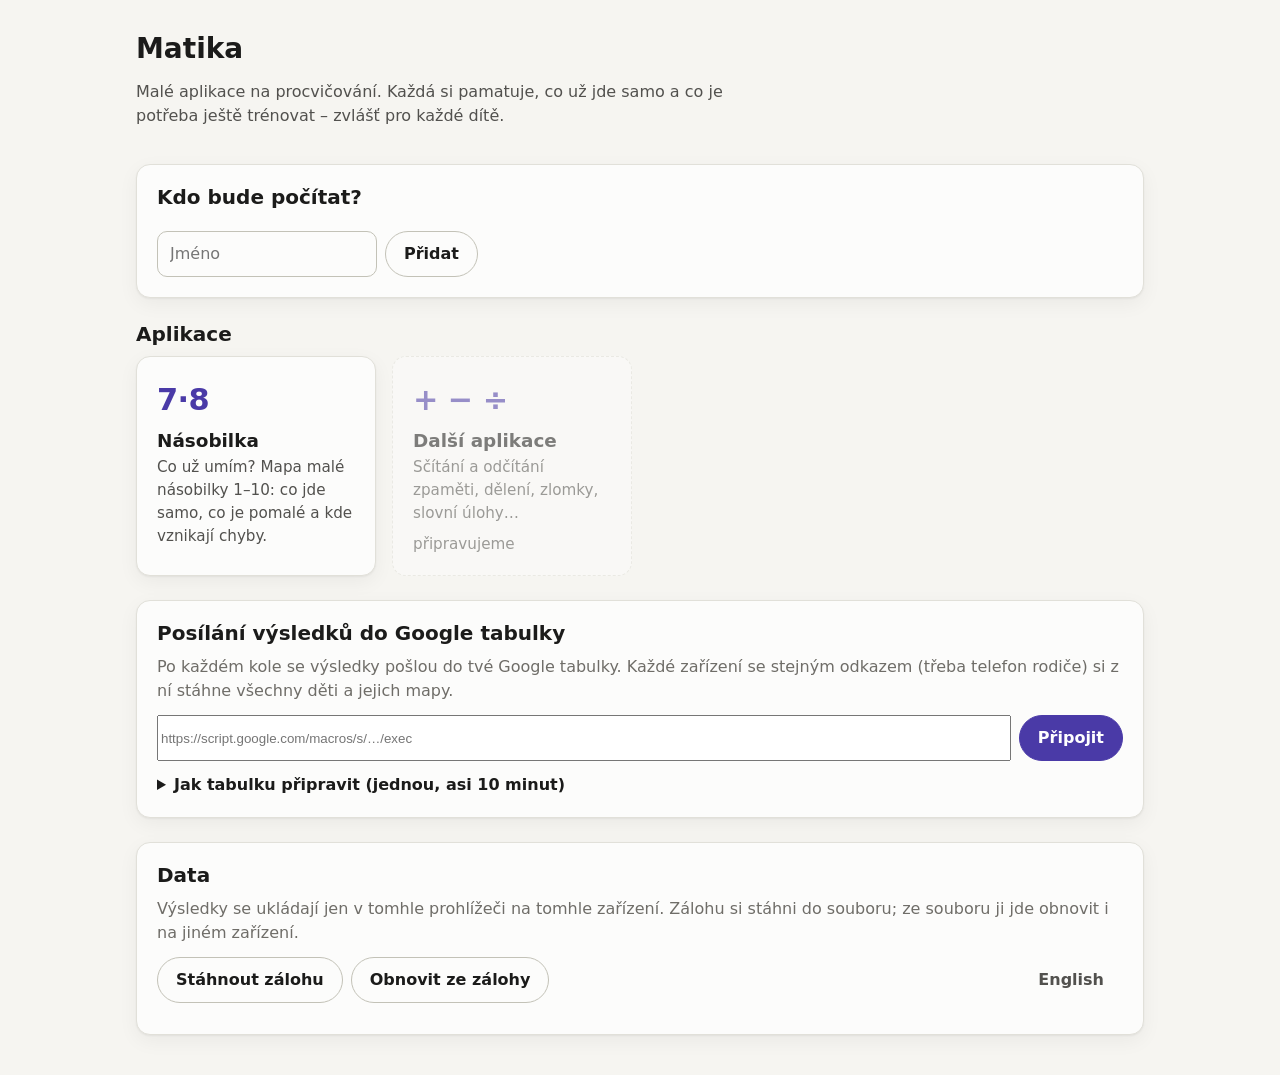
==== nasobilka/index.html @ 73c54345 "Matika: times-table diagnostic app, installable PWA, Google Sheet sync Co-Authored-By: Claude Opus 5" ====
<!doctype html>
<html lang="cs">
<head>
<meta charset="utf-8">
<meta name="viewport" content="width=device-width, initial-scale=1, viewport-fit=cover">
<title>Násobilka</title>
<link rel="stylesheet" href="../shared/core.css">
<link rel="manifest" href="../manifest.webmanifest">
<meta name="theme-color" content="#4a3aa7">
<link rel="icon" href="../icons/icon-192.png">
<link rel="apple-touch-icon" href="../icons/icon-192.png">
<style>
  main.wrap { padding-top: 24px; }

  /* ---- start ---- */
  .start { max-width: 640px; margin: 0 auto; }
  .start h1 { font-size: 2rem; }
  .start .lead { color: var(--ink-2); }
  .start .block { margin: 22px 0; }
  .start .block h3 { margin-bottom: 10px; }
  .meter { height: 12px; border-radius: 999px; background: var(--none); display: flex; overflow: hidden; gap: 2px; margin: 8px 0 6px; }
  .meter span { display: block; height: 100%; }
  .meter .good { background: var(--good); }
  .meter .warn { background: var(--warn); }
  .meter .bad { background: var(--bad); }
  .meter-legend { display: flex; flex-wrap: wrap; gap: 4px 16px; font-size: .9rem; color: var(--ink-2); }
  .go { margin-top: 28px; }

  /* ---- practice ---- */
  .practice { max-width: 440px; margin: 0 auto; display: flex; flex-direction: column; align-items: center; }
  .ptop { width: 100%; display: flex; align-items: center; gap: 12px; }
  .pbar { flex: 1; height: 8px; border-radius: 999px; background: var(--surface-2); overflow: hidden; }
  .pbar div { height: 100%; background: var(--accent); border-radius: 999px; transition: width .25s; }
  .pcount { font-size: .9rem; color: var(--muted); font-variant-numeric: tabular-nums; min-width: 4.5ch; text-align: right; }
  .problem {
    display: flex; align-items: baseline; justify-content: center; gap: .3em;
    font-size: clamp(3rem, 16vw, 5rem); font-weight: 700; font-variant-numeric: tabular-nums;
    margin: 36px 0 8px; letter-spacing: -.01em;
  }
  .problem .op, .problem .eq { color: var(--muted); font-weight: 500; }
  .answer {
    min-width: 2.3ch; text-align: center; border-bottom: 5px solid var(--line-strong);
    color: var(--accent); transition: color .15s, border-color .15s;
  }
  .answer:empty::before { content: "\00a0"; }
  .answer.ok { color: var(--good-ink); border-color: var(--good); }
  .answer.wrong { color: var(--bad-ink); border-color: var(--bad); text-decoration: line-through; text-decoration-thickness: 4px; }
  .answer.copy { border-color: var(--warn); }
  .hint { min-height: 3.2em; text-align: center; font-size: 1.15rem; color: var(--ink-2); margin: 4px 0 12px; }
  .hint strong { color: var(--ink); font-size: 1.4rem; }
  .keypad { display: grid; grid-template-columns: repeat(3, 1fr); gap: 10px; width: 100%; max-width: 340px; }
  .keypad button {
    font: inherit; font-size: 1.9rem; font-weight: 600; height: 68px; border-radius: 16px;
    border: 1px solid var(--line-strong); background: var(--surface); color: var(--ink);
    cursor: pointer; touch-action: manipulation; user-select: none; -webkit-user-select: none;
  }
  .keypad button:active { background: var(--surface-2); transform: scale(.97); }
  .keypad .k-ok { background: var(--accent); border-color: var(--accent); color: var(--on-accent); font-size: 1.4rem; }
  .keypad .k-del { font-size: 1.5rem; color: var(--ink-2); }
  @keyframes shake { 0%, 100% { transform: translateX(0); } 25% { transform: translateX(-8px); } 75% { transform: translateX(8px); } }
  .shake { animation: shake .25s 2; }

  /* ---- summary ---- */
  .summary { max-width: 640px; margin: 0 auto; }
  .summary .score { font-size: 1.3rem; }
  .fact-chips { display: flex; flex-wrap: wrap; gap: 6px; margin: 8px 0 20px; }
  .fact { padding: 4px 12px; border-radius: 999px; font-weight: 600; font-variant-numeric: tabular-nums; }
  .fact.good { background: var(--good); color: var(--on-good); }
  .fact.bad { background: var(--bad); color: var(--on-bad); }

  /* ---- map ---- */
  .tiles { display: grid; grid-template-columns: repeat(4, 1fr); gap: 12px; margin-bottom: 20px; }
  .tile { padding: 14px 16px; }
  .tile .v { font-size: 1.9rem; font-weight: 700; line-height: 1.1; }
  .tile .l { font-size: .9rem; color: var(--ink-2); display: flex; align-items: center; gap: 6px; }
  .map-grid { display: grid; grid-template-columns: minmax(0, 1.25fr) minmax(0, 1fr); gap: 20px; align-items: start; }
  .hm { display: grid; grid-template-columns: repeat(11, minmax(0, 1fr)); gap: 3px; }
  .hm .h { display: flex; align-items: center; justify-content: center; font-weight: 700; color: var(--ink-2); font-size: .95rem; }
  .hm .corner { color: var(--muted); font-weight: 500; }
  .cell {
    aspect-ratio: 1; border: 0; border-radius: 6px; padding: 0; cursor: pointer;
    font: inherit; font-size: clamp(.62rem, 1.6vw, .85rem); font-weight: 600; font-variant-numeric: tabular-nums;
    position: relative; touch-action: manipulation;
  }
  .cell.good { background: var(--good); color: var(--on-good); }
  .cell.warn { background: var(--warn); color: var(--on-warn); }
  .cell.bad { background: var(--bad); color: var(--on-bad); }
  .cell.none { background: var(--none); color: var(--on-none); }
  /* only one attempt so far: hatched, to be confirmed */
  .cell.prov { background-image: repeating-linear-gradient(45deg, transparent 0 5px, rgba(255, 255, 255, .3) 5px 7px); }
  .cell.sel { outline: 3px solid var(--ink); outline-offset: 1px; z-index: 1; }
  .cell:focus-visible { outline: 3px solid var(--accent); outline-offset: 1px; z-index: 2; }
  .legend { display: flex; flex-wrap: wrap; gap: 6px 16px; font-size: .9rem; color: var(--ink-2); margin: 12px 0 0; }
  .legend .sw.prov { background: var(--good) repeating-linear-gradient(45deg, transparent 0 3px, rgba(255, 255, 255, .5) 3px 5px); }
  .axis-note { font-size: .85rem; color: var(--muted); margin-top: 8px; }

  .detail h3 { font-size: 1.6rem; font-variant-numeric: tabular-nums; margin-bottom: 6px; }
  .badge { display: inline-flex; align-items: center; gap: 6px; font-weight: 600; font-size: .95rem; }
  .detail table { width: 100%; border-collapse: collapse; font-size: .95rem; margin: 10px 0 14px; font-variant-numeric: tabular-nums; }
  .detail th { text-align: left; font-weight: 600; color: var(--muted); font-size: .8rem; text-transform: uppercase; letter-spacing: .04em; padding: 4px 6px; border-bottom: 1px solid var(--line); }
  .detail td { padding: 6px; border-bottom: 1px solid var(--line); }
  .detail td.ok { color: var(--good-ink); font-weight: 700; }
  .detail td.no { color: var(--bad-ink); font-weight: 700; }
  .detail .kv { margin: 4px 0; color: var(--ink-2); }
  .detail .kv b { color: var(--ink); }

  .tip {
    position: fixed; z-index: 10; pointer-events: none; background: var(--ink); color: var(--bg);
    padding: 8px 10px; border-radius: 8px; font-size: .85rem; line-height: 1.35; max-width: 220px;
    font-variant-numeric: tabular-nums;
  }

  .history { margin-top: 20px; }
  .history svg { width: 100%; height: auto; display: block; overflow: visible; }
  .history .grid-line { stroke: var(--line); stroke-width: 1; }
  .history .axis-t { fill: var(--muted); font-size: 11px; font-variant-numeric: tabular-nums; }
  .history .seg-good { fill: var(--good); }
  .history .seg-warn { fill: var(--warn); }
  .history .seg-bad { fill: var(--bad); }
  .history .seg-none { fill: var(--none); }
  .history .hit { fill: transparent; cursor: default; }
  .history .hit:hover { fill: var(--ink); fill-opacity: .06; }
  .rules { margin-top: 20px; }
  .rules ul { margin: 0; padding-left: 1.2em; color: var(--ink-2); }
  .rules li { margin: 4px 0; }

  /* ---- settings ---- */
  .settings { max-width: 640px; margin: 0 auto; }
  .settings .card { margin-bottom: 16px; }
  .inline { display: flex; gap: 10px; align-items: center; flex-wrap: wrap; }

  @media (max-width: 760px) {
    .map-grid { grid-template-columns: 1fr; }
    .tiles { grid-template-columns: repeat(2, 1fr); }
    .hm { gap: 2px; }
    .problem { margin-top: 24px; }
  }
</style>
</head>
<body>
<header class="topbar" id="topbar">
  <a class="back" href="../index.html" data-i18n="back"></a>
  <span class="who" id="who"></span>
  <nav class="tabs" role="tablist">
    <button role="tab" data-view="start" data-i18n="tab.practice"></button>
    <button role="tab" data-view="map" data-i18n="tab.map"></button>
    <button role="tab" data-view="settings" data-i18n="tab.settings"></button>
  </nav>
</header>

<main class="wrap">
  <section class="view start" id="view-start" hidden></section>

  <section class="view practice" id="view-practice" hidden>
    <div class="ptop">
      <div class="pbar"><div id="pfill"></div></div>
      <span class="pcount" id="pcount"></span>
      <button class="btn ghost" id="quit" data-i18n="practice.quit"></button>
    </div>
    <div class="problem" aria-live="polite">
      <span id="qa"></span><span class="op" id="op"></span><span id="qb"></span><span class="eq">=</span><span class="answer" id="answer"></span>
    </div>
    <p class="hint" id="hint"></p>
    <div class="keypad" id="keypad">
      <button data-k="1">1</button><button data-k="2">2</button><button data-k="3">3</button>
      <button data-k="4">4</button><button data-k="5">5</button><button data-k="6">6</button>
      <button data-k="7">7</button><button data-k="8">8</button><button data-k="9">9</button>
      <button data-k="del" class="k-del" aria-label="⌫">⌫</button><button data-k="0">0</button><button data-k="ok" class="k-ok">OK</button>
    </div>
  </section>

  <section class="view summary" id="view-summary" hidden></section>
  <section class="view" id="view-map" hidden></section>
  <section class="view settings" id="view-settings" hidden></section>
</main>

<div class="tip" id="tip" hidden></div>

<script src="../shared/core.js"></script>
<script src="nasobilka.js"></script>
</body>
</html>
---- shared/core.css ----
/* Shared look for the Matika app collection. Colours are tokens; dark mode redefines them. */

:root {
  color-scheme: light;
  --bg: #f6f5f1;
  --surface: #fcfcfb;
  --surface-2: #efeee9;
  --ink: #1b1b1a;
  --ink-2: #52514e;
  --muted: #6f6d68;
  --line: #e1e0d9;
  --line-strong: #c3c2b7;
  --accent: #4a3aa7;
  --accent-soft: #e8e5f8;
  --on-accent: #ffffff;
  /* status: good / warning / critical + "not tried yet" */
  --good: #0ca30c;
  --warn: #fab219;
  --bad: #d03b3b;
  --none: #e7e6e0;
  --on-good: #0b0b0b;
  --on-warn: #0b0b0b;
  --on-bad: #ffffff;
  --on-none: #898781;
  --good-ink: #006300;
  --bad-ink: #b3261e;
  --radius: 14px;
  --shadow: 0 1px 2px rgba(0, 0, 0, .05), 0 6px 20px rgba(0, 0, 0, .05);
  --font: system-ui, -apple-system, "Segoe UI", Roboto, sans-serif;
}

@media (prefers-color-scheme: dark) {
  :root:not([data-theme="light"]) {
    color-scheme: dark;
    --bg: #0d0d0d;
    --surface: #1a1a19;
    --surface-2: #252523;
    --ink: #ffffff;
    --ink-2: #c3c2b7;
    --muted: #a3a29b;
    --line: #2c2c2a;
    --line-strong: #45443f;
    --accent: #9085e9;
    --accent-soft: #2a2645;
    --on-accent: #0d0d0d;
    --none: #33332f;
    --on-none: #898781;
    --good-ink: #0ca30c;
    --bad-ink: #e66767;
    --shadow: none;
  }
}
:root[data-theme="dark"] {
  color-scheme: dark;
  --bg: #0d0d0d;
  --surface: #1a1a19;
  --surface-2: #252523;
  --ink: #ffffff;
  --ink-2: #c3c2b7;
  --muted: #a3a29b;
  --line: #2c2c2a;
  --line-strong: #45443f;
  --accent: #9085e9;
  --accent-soft: #2a2645;
  --on-accent: #0d0d0d;
  --none: #33332f;
  --on-none: #898781;
  --good-ink: #0ca30c;
  --bad-ink: #e66767;
  --shadow: none;
}

* { box-sizing: border-box; }
html { -webkit-text-size-adjust: 100%; }
body {
  margin: 0;
  background: var(--bg);
  color: var(--ink);
  font: 16px/1.5 var(--font);
  -webkit-tap-highlight-color: transparent;
  overscroll-behavior: none;   /* no pull-to-refresh mid-round on Android */
}
h1, h2, h3 { line-height: 1.2; margin: 0 0 .5em; }
h1 { font-size: 1.75rem; }
h2 { font-size: 1.25rem; }
h3 { font-size: 1rem; }
p { margin: 0 0 .75em; }
a { color: var(--accent); }
[hidden] { display: none !important; }

.wrap { max-width: 1040px; margin: 0 auto; padding: 16px; }
.muted { color: var(--muted); }
.small { font-size: .875rem; }

.card {
  background: var(--surface);
  border: 1px solid var(--line);
  border-radius: var(--radius);
  box-shadow: var(--shadow);
  padding: 20px;
}

/* ---- buttons & chips ---- */
.btn {
  font: inherit;
  font-weight: 600;
  border: 1px solid var(--line-strong);
  background: var(--surface);
  color: var(--ink);
  border-radius: 999px;
  padding: 10px 18px;
  cursor: pointer;
  touch-action: manipulation;
}
.btn:hover { background: var(--surface-2); }
.btn:focus-visible, .chip:focus-visible { outline: 3px solid var(--accent); outline-offset: 2px; }
.btn.primary { background: var(--accent); border-color: var(--accent); color: var(--on-accent); }
.btn.primary:hover { filter: brightness(1.08); }
.btn.big { font-size: 1.25rem; padding: 14px 36px; }
.btn.ghost { border-color: transparent; background: transparent; color: var(--ink-2); }
.btn.danger { color: var(--bad-ink); }

.chips { display: flex; flex-wrap: wrap; gap: 8px; }
.chip {
  font: inherit;
  min-width: 44px;
  min-height: 44px;
  padding: 8px 14px;
  border-radius: 999px;
  border: 1px solid var(--line-strong);
  background: var(--surface);
  color: var(--ink);
  cursor: pointer;
  touch-action: manipulation;
}
.chip[aria-pressed="true"] { background: var(--accent); border-color: var(--accent); color: var(--on-accent); font-weight: 600; }

/* ---- top bar ---- */
.topbar {
  display: flex;
  align-items: center;
  gap: 12px;
  flex-wrap: wrap;
  padding: 10px 16px;
  background: var(--surface);
  border-bottom: 1px solid var(--line);
}
.topbar .who { font-weight: 600; margin-right: auto; }
.topbar a.back { text-decoration: none; font-weight: 600; }
.tabs { display: flex; gap: 4px; }
.tabs button {
  font: inherit;
  border: 0;
  background: none;
  color: var(--ink-2);
  padding: 8px 14px;
  border-radius: 999px;
  cursor: pointer;
}
.tabs button[aria-selected="true"] { background: var(--accent-soft); color: var(--ink); font-weight: 600; }

/* ---- status swatches (legend, tiles) ---- */
.sw { display: inline-block; width: 14px; height: 14px; border-radius: 4px; vertical-align: -2px; }
.sw.good { background: var(--good); }
.sw.warn { background: var(--warn); }
.sw.bad { background: var(--bad); }
.sw.none { background: var(--none); border: 1px solid var(--line-strong); }

.field { display: grid; gap: 6px; margin-bottom: 16px; }
.field label { font-weight: 600; }
input[type="number"], input[type="text"] {
  font: inherit;
  padding: 10px 12px;
  border: 1px solid var(--line-strong);
  border-radius: 10px;
  background: var(--surface);
  color: var(--ink);
  max-width: 220px;
}
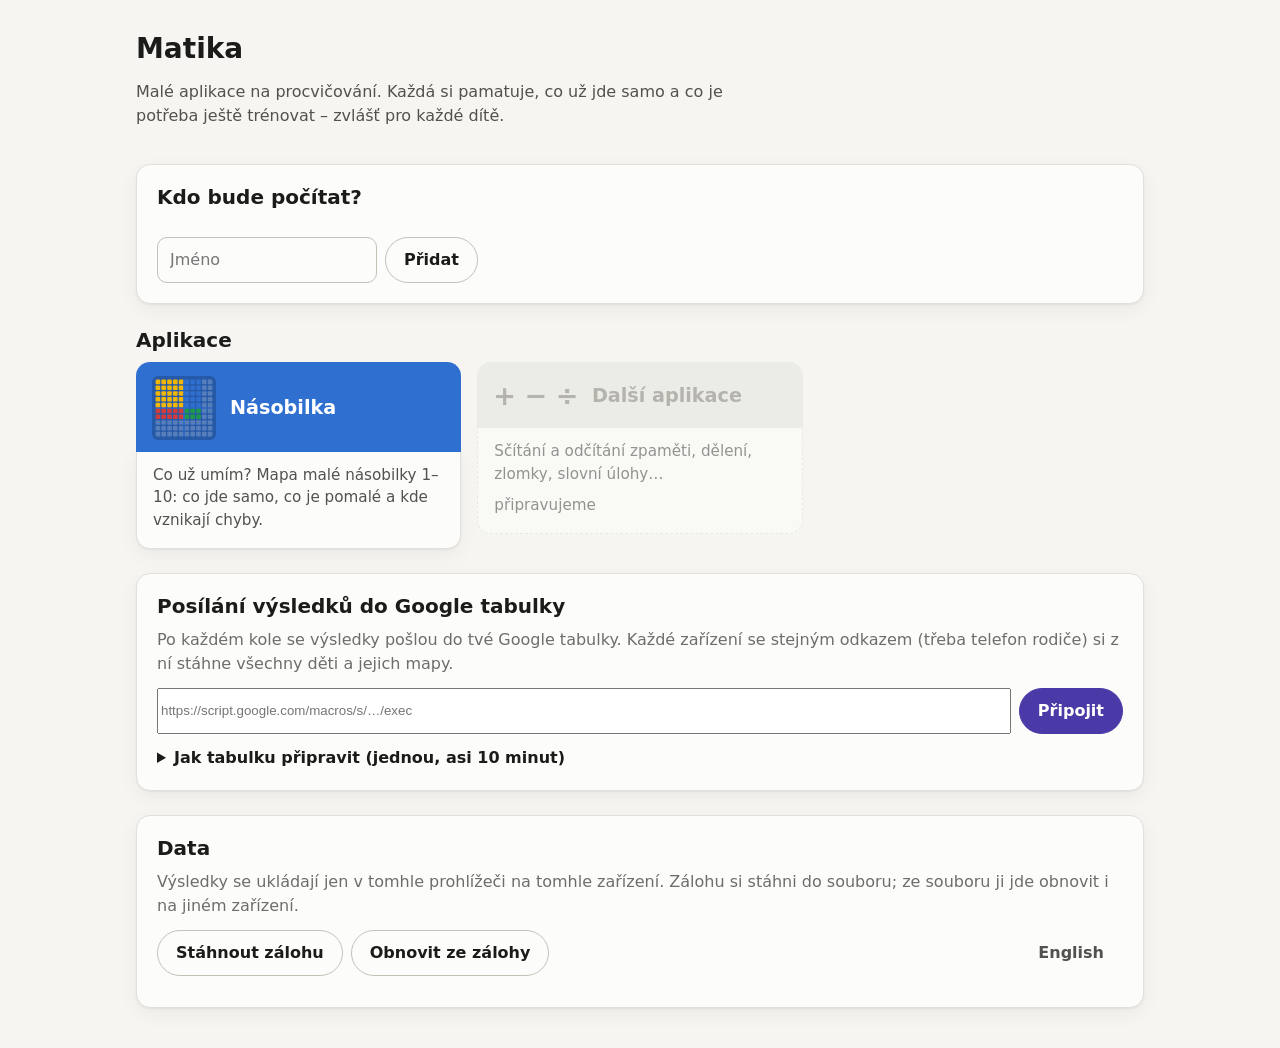
==== commit 93340f94: "Hub: per-child statistics, flat coloured tiles, new icons and link preview; times tables: rectangle " ====
--- a/nasobilka/index.html
+++ b/nasobilka/index.html
@@ -59,6 +59,18 @@
   .keypad .k-del { font-size: 1.5rem; color: var(--ink-2); }
   @keyframes shake { 0%, 100% { transform: translateX(0); } 25% { transform: translateX(-8px); } 75% { transform: translateX(8px); } }
   .shake { animation: shake .25s 2; }
+
+  /* ---- picture: the problem as a rectangle on a 10x10 lattice ---- */
+  .viz { width: min(150px, 24vh); margin: 0 auto; }
+  .viz:empty { display: none; }
+  .viz svg { display: block; width: 100%; height: auto; }
+  .viz .e { fill: var(--line); }
+  .viz .q0 { fill: var(--accent); }
+  .viz .q1, .viz .q2 { fill: var(--accent); fill-opacity: .68; }
+  .viz .q3 { fill: var(--accent); fill-opacity: .45; }
+  .viz .v2 { stroke: var(--bg); stroke-width: 1; opacity: .55; fill: none; }
+  .viz .v5 { stroke: var(--bg); stroke-width: 2; opacity: .9; fill: none; }
+  .detail-viz { width: 190px; margin: 12px 0 0; }
 
   /* ---- summary ---- */
   .summary { max-width: 640px; margin: 0 auto; }
@@ -160,6 +172,7 @@
     <div class="problem" aria-live="polite">
       <span id="qa"></span><span class="op" id="op"></span><span id="qb"></span><span class="eq">=</span><span class="answer" id="answer"></span>
     </div>
+    <div class="viz" id="viz"></div>
     <p class="hint" id="hint"></p>
     <div class="keypad" id="keypad">
       <button data-k="1">1</button><button data-k="2">2</button><button data-k="3">3</button>
@@ -177,6 +190,7 @@
 <div class="tip" id="tip" hidden></div>
 
 <script src="../shared/core.js"></script>
+<script src="stats.js"></script>
 <script src="nasobilka.js"></script>
 </body>
 </html>
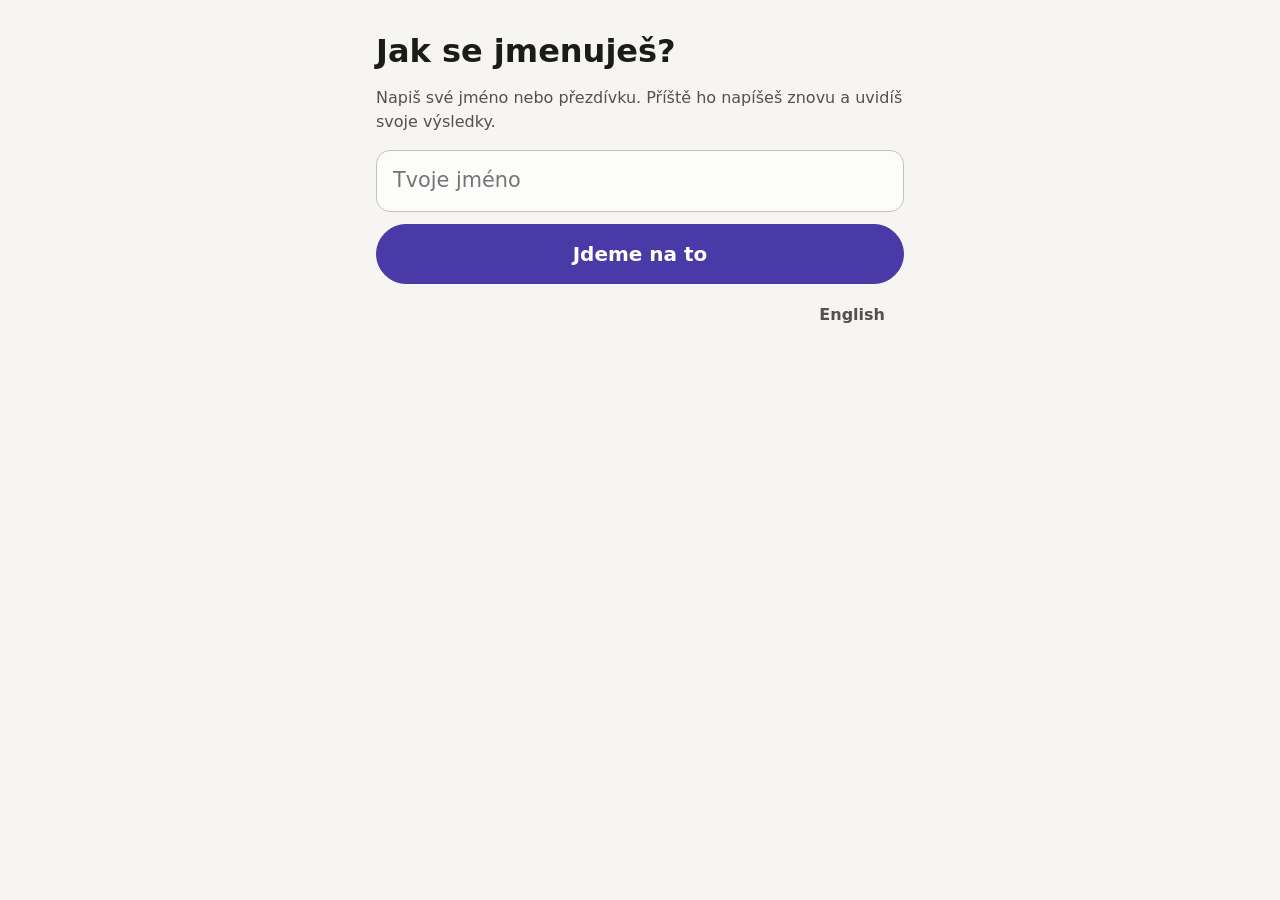
==== commit 328dcb02: "Times tables: tables picker moved to collapsible advanced settings; picture quadrants use distinct e" ====
--- a/nasobilka/index.html
+++ b/nasobilka/index.html
@@ -25,6 +25,8 @@
   .meter .bad { background: var(--bad); }
   .meter-legend { display: flex; flex-wrap: wrap; gap: 4px 16px; font-size: .9rem; color: var(--ink-2); }
   .go { margin-top: 28px; }
+  .adv summary { cursor: pointer; font-weight: 600; color: var(--ink-2); padding: 8px 0; }
+  .adv h3 { margin-top: 8px; }
 
   /* ---- practice ---- */
   .practice { max-width: 440px; margin: 0 auto; display: flex; flex-direction: column; align-items: center; }
@@ -65,9 +67,10 @@
   .viz:empty { display: none; }
   .viz svg { display: block; width: 100%; height: auto; }
   .viz .e { fill: var(--line); }
-  .viz .q0 { fill: var(--accent); }
-  .viz .q1, .viz .q2 { fill: var(--accent); fill-opacity: .68; }
-  .viz .q3 { fill: var(--accent); fill-opacity: .45; }
+  .viz .q0 { fill: #4a86e0; }
+  .viz .q1 { fill: #e8933a; }
+  .viz .q2 { fill: #3fae70; }
+  .viz .q3 { fill: #c860b8; }
   .viz .v2 { stroke: var(--bg); stroke-width: 1; opacity: .55; fill: none; }
   .viz .v5 { stroke: var(--bg); stroke-width: 2; opacity: .9; fill: none; }
   .detail-viz { width: 190px; margin: 12px 0 0; }
